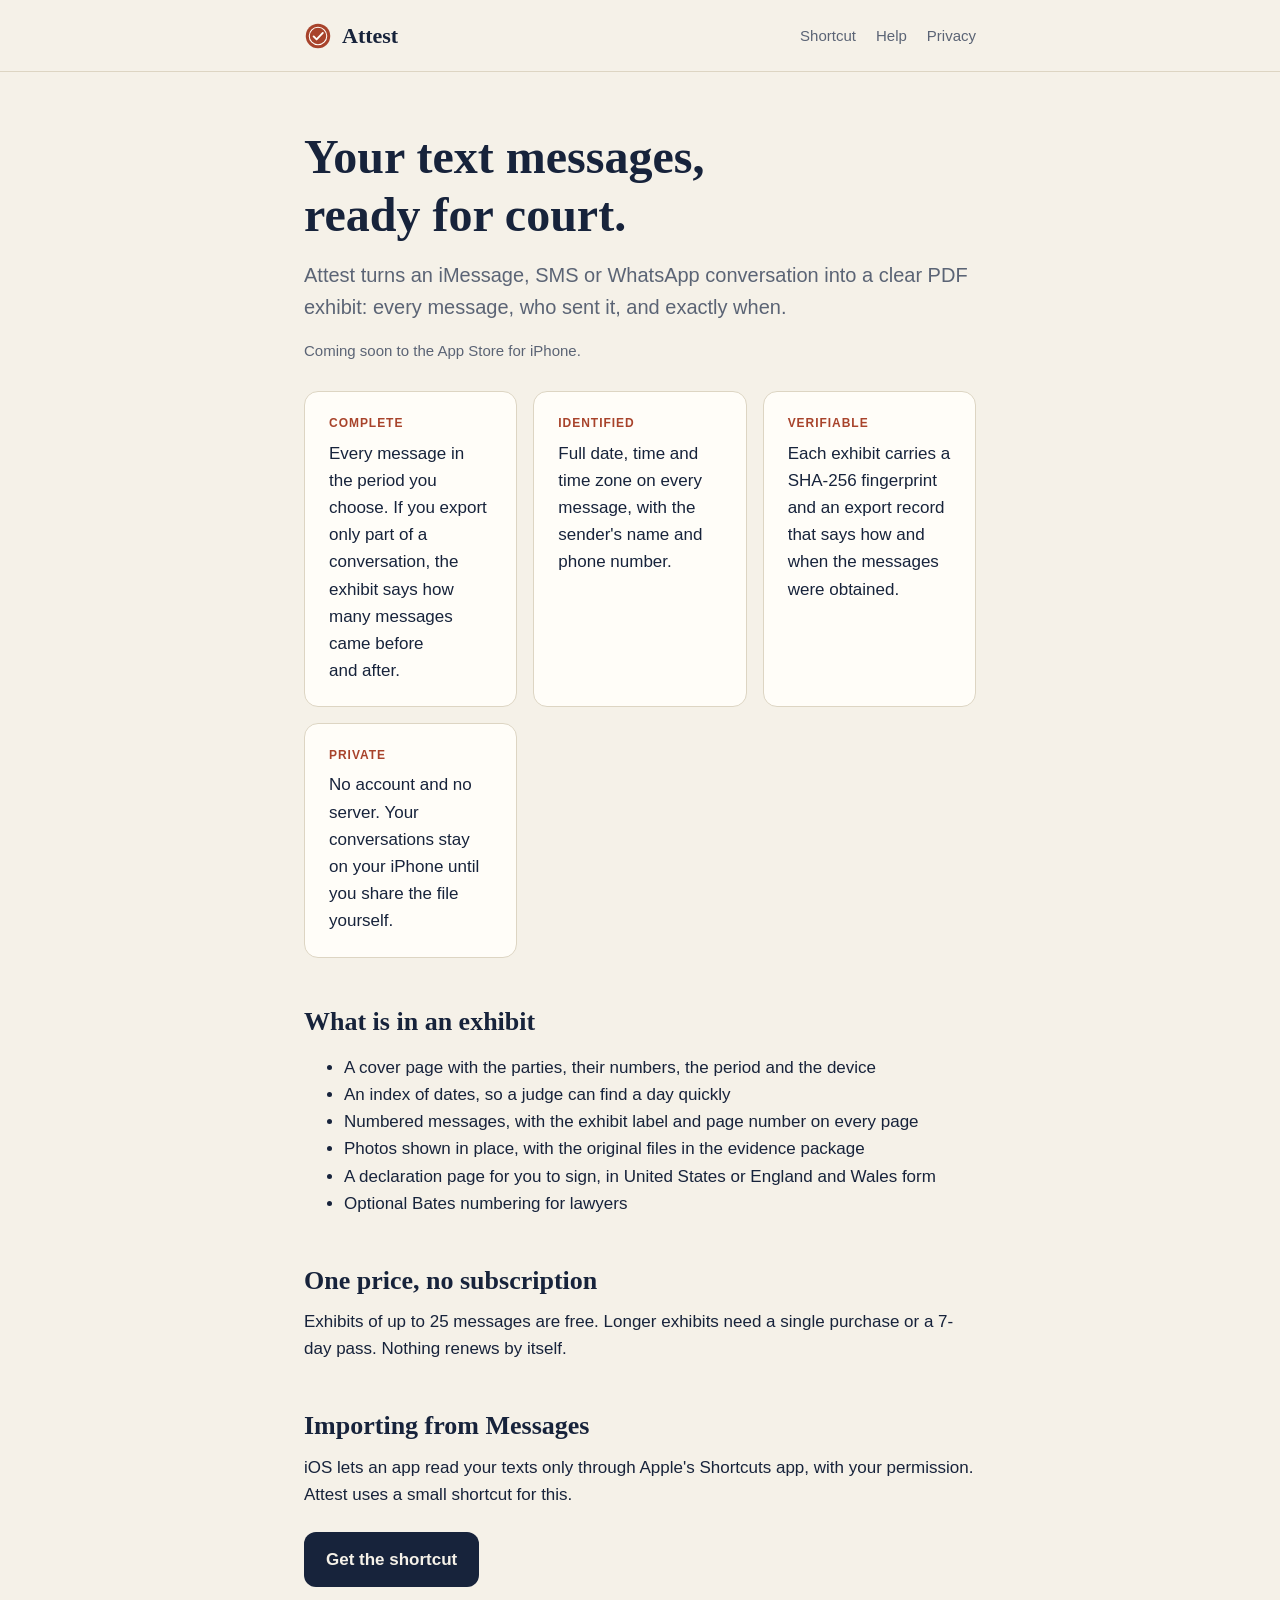
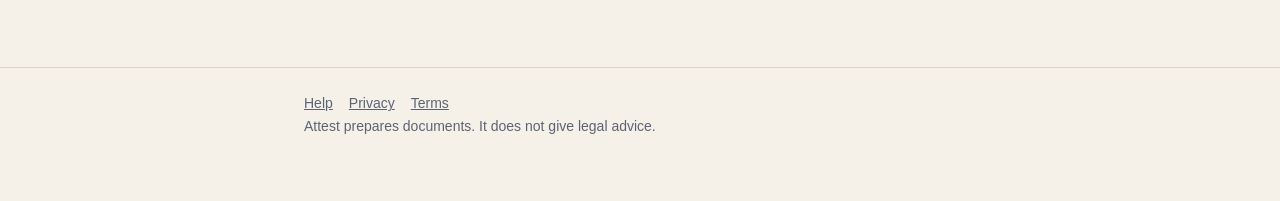
==== index.html @ baa1cd90 "Attest support site Co-Authored-By: Claude Fable 5.2 <noreply@anthropic.com>" ====
<!doctype html>
<html lang="en">
<head>
<meta charset="utf-8">
<meta name="viewport" content="width=device-width, initial-scale=1">
<title>Attest: text messages as court-ready exhibits</title>
<meta name="description" content="Turn iMessage, SMS and WhatsApp conversations into a clear, complete PDF exhibit on your iPhone.">
<link rel="stylesheet" href="style.css">
<link rel="icon" href="icon.png">
</head>
<body>
<header class="site"><div class="wrap">
<a class="brand" href="./"><svg viewBox="0 0 32 32" aria-hidden="true"><circle cx="16" cy="16" r="14" fill="#A8432B"/><circle cx="16" cy="16" r="10" fill="none" stroke="#FFFDF8" stroke-width="1.2"/><path d="M11 16.5l3.4 3.4L21.5 12.5" fill="none" stroke="#FFFDF8" stroke-width="2.2" stroke-linecap="round" stroke-linejoin="round"/></svg>Attest</a>
<nav><a href="shortcut">Shortcut</a><a href="support">Help</a><a href="privacy">Privacy</a></nav>
</div></header>
<main class="wrap">

<h1>Your text messages, ready for court.</h1>
<p class="lede">Attest turns an iMessage, SMS or WhatsApp conversation into a clear PDF exhibit: every message, who sent it, and exactly when.</p>
<p class="note">Coming soon to the App Store for iPhone.</p>

<div class="facts">
<div class="card"><div class="eyebrow">Complete</div><p>Every message in the period you choose. If you export only part of a conversation, the exhibit says how many messages came before and after.</p></div>
<div class="card"><div class="eyebrow">Identified</div><p>Full date, time and time zone on every message, with the sender's name and phone number.</p></div>
<div class="card"><div class="eyebrow">Verifiable</div><p>Each exhibit carries a SHA-256 fingerprint and an export record that says how and when the messages were obtained.</p></div>
<div class="card"><div class="eyebrow">Private</div><p>No account and no server. Your conversations stay on your iPhone until you share the file yourself.</p></div>
</div>

<h2>What is in an exhibit</h2>
<ul>
<li>A cover page with the parties, their numbers, the period and the device</li>
<li>An index of dates, so a judge can find a day quickly</li>
<li>Numbered messages, with the exhibit label and page number on every page</li>
<li>Photos shown in place, with the original files in the evidence package</li>
<li>A declaration page for you to sign, in United States or England and Wales form</li>
<li>Optional Bates numbering for lawyers</li>
</ul>

<h2>One price, no subscription</h2>
<p>Exhibits of up to 25 messages are free. Longer exhibits need a single purchase or a 7-day pass. Nothing renews by itself.</p>

<h2>Importing from Messages</h2>
<p>iOS lets an app read your texts only through Apple's Shortcuts app, with your permission. Attest uses a small shortcut for this.</p>
<p><a class="button" href="shortcut">Get the shortcut</a></p>

</main>
<footer class="site"><div class="wrap">
<a href="support">Help</a><a href="privacy">Privacy</a><a href="terms">Terms</a>
<p>Attest prepares documents. It does not give legal advice.</p>
</div></footer>
</body>
</html>
---- style.css ----
:root {
  --paper: #F5F1E8;
  --card: #FFFDF8;
  --ink: #17233B;
  --muted: #5B6475;
  --rule: #DDD5C3;
  --seal: #A8432B;
  --on-ink: #F5F1E8;
  color-scheme: light dark;
}

@media (prefers-color-scheme: dark) {
  :root {
    --paper: #0F1624;
    --card: #182236;
    --ink: #EFE9DB;
    --muted: #A3ABBB;
    --rule: #2B3750;
    --seal: #D9694E;
    --on-ink: #0F1624;
  }
}

* { box-sizing: border-box; }

html { -webkit-text-size-adjust: 100%; }

body {
  margin: 0;
  background: var(--paper);
  color: var(--ink);
  font: 17px/1.6 -apple-system, BlinkMacSystemFont, "Segoe UI", Roboto, Helvetica, Arial, sans-serif;
}

.wrap {
  max-width: 720px;
  margin: 0 auto;
  padding: 0 24px;
}

header.site {
  border-bottom: 1px solid var(--rule);
}

header.site .wrap {
  display: flex;
  align-items: center;
  justify-content: space-between;
  gap: 16px;
  padding-block: 18px;
  flex-wrap: wrap;
}

.brand {
  display: flex;
  align-items: center;
  gap: 10px;
  font-family: "Iowan Old Style", "Palatino Linotype", Palatino, Georgia, serif;
  font-size: 22px;
  font-weight: 700;
  color: var(--ink);
  text-decoration: none;
}

.brand svg { width: 28px; height: 28px; }

nav a {
  color: var(--muted);
  text-decoration: none;
  font-size: 15px;
  margin-left: 20px;
}

nav a:first-child { margin-left: 0; }
nav a:hover, nav a[aria-current="page"] { color: var(--ink); }

h1, h2, h3 {
  font-family: "Iowan Old Style", "Palatino Linotype", Palatino, Georgia, serif;
  line-height: 1.2;
  text-wrap: balance;
}

h1 { font-size: clamp(34px, 6vw, 48px); margin: 56px 0 16px; }
h2 { font-size: 26px; margin: 48px 0 12px; }
h3 { font-size: 19px; margin: 28px 0 6px; }

p, li { text-wrap: pretty; }
p { margin: 0 0 16px; }

.lede { font-size: 20px; color: var(--muted); }

a { color: var(--seal); }

.button {
  display: inline-block;
  background: var(--ink);
  color: var(--on-ink);
  font-weight: 600;
  text-decoration: none;
  padding: 14px 22px;
  border-radius: 12px;
  margin: 8px 0 8px;
}

.button.quiet {
  background: transparent;
  color: var(--ink);
  border: 1px solid var(--ink);
}

.card {
  background: var(--card);
  border: 1px solid var(--rule);
  border-radius: 14px;
  padding: 22px 24px;
  margin: 20px 0;
}

.card h3:first-child { margin-top: 0; }
.card p:last-child, .card ol:last-child, .card ul:last-child { margin-bottom: 0; }

ol.steps {
  list-style: none;
  counter-reset: step;
  padding: 0;
  margin: 0;
}

ol.steps li {
  counter-increment: step;
  position: relative;
  padding-left: 46px;
  margin-bottom: 18px;
}

ol.steps li::before {
  content: counter(step);
  position: absolute;
  left: 0;
  top: 0;
  width: 30px;
  height: 30px;
  border-radius: 50%;
  background: var(--seal);
  color: #FFFDF8;
  font-family: "Iowan Old Style", Palatino, Georgia, serif;
  font-weight: 700;
  display: flex;
  align-items: center;
  justify-content: center;
}

ol.steps strong { display: block; }

.facts {
  display: grid;
  grid-template-columns: repeat(auto-fit, minmax(200px, 1fr));
  gap: 16px;
  margin: 28px 0;
}

.facts .card { margin: 0; }

.eyebrow {
  font-size: 12px;
  font-weight: 700;
  letter-spacing: 0.08em;
  text-transform: uppercase;
  color: var(--seal);
  margin-bottom: 6px;
}

.note { font-size: 15px; color: var(--muted); }

footer.site {
  border-top: 1px solid var(--rule);
  margin-top: 72px;
  padding: 24px 0 48px;
  font-size: 14px;
  color: var(--muted);
}

footer.site a { color: var(--muted); margin-right: 16px; }
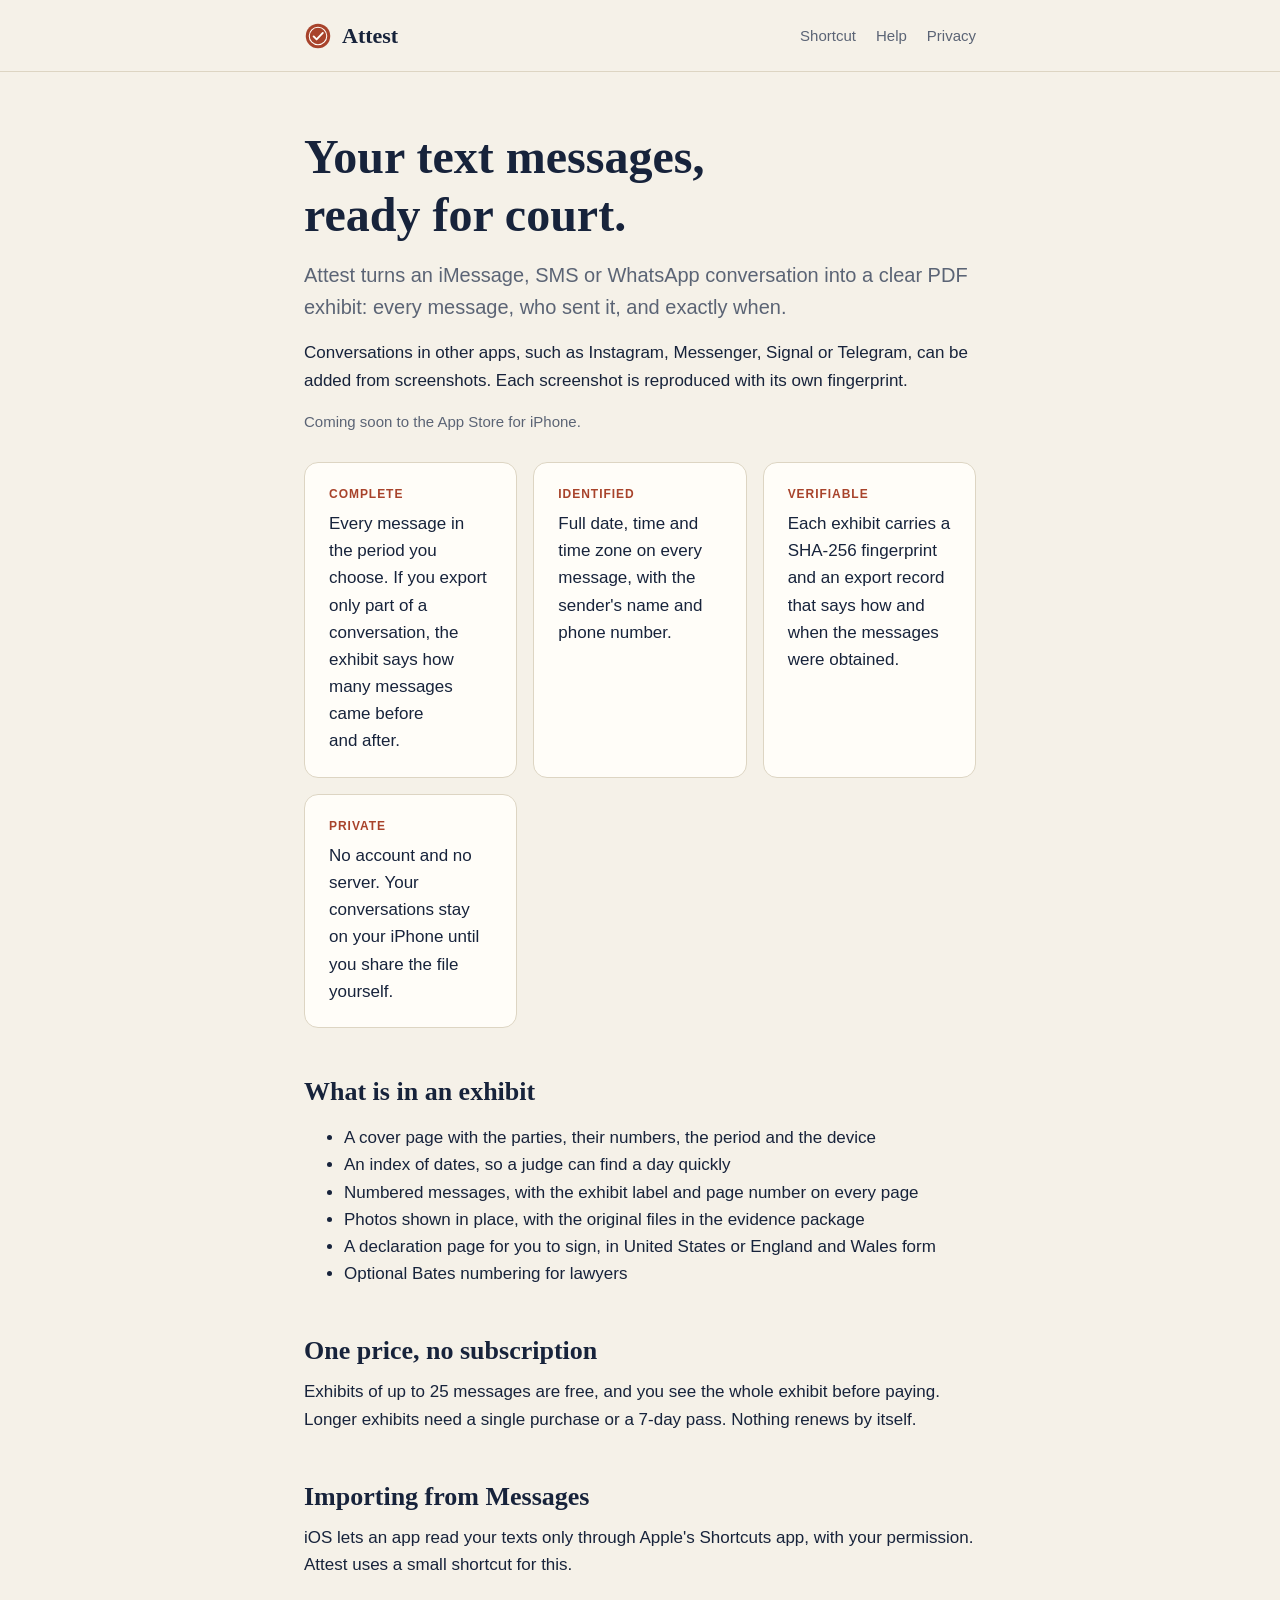
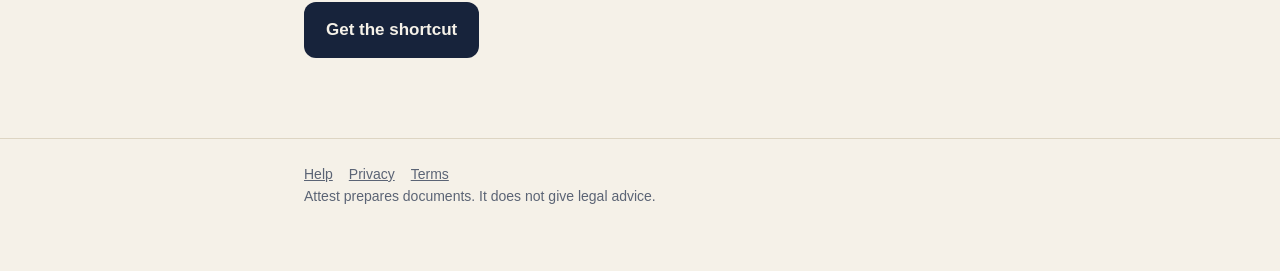
==== commit 5970138c: "Site: screenshots import, long conversations, Shortcuts is free Co-Authored-By: Claude Fable 5.2 <no" ====
--- a/index.html
+++ b/index.html
@@ -17,6 +17,7 @@
 
 <h1>Your text messages, ready for court.</h1>
 <p class="lede">Attest turns an iMessage, SMS or WhatsApp conversation into a clear PDF exhibit: every message, who sent it, and exactly when.</p>
+<p>Conversations in other apps, such as Instagram, Messenger, Signal or Telegram, can be added from screenshots. Each screenshot is reproduced with its own fingerprint.</p>
 <p class="note">Coming soon to the App Store for iPhone.</p>
 
 <div class="facts">
@@ -37,7 +38,7 @@
 </ul>
 
 <h2>One price, no subscription</h2>
-<p>Exhibits of up to 25 messages are free. Longer exhibits need a single purchase or a 7-day pass. Nothing renews by itself.</p>
+<p>Exhibits of up to 25 messages are free, and you see the whole exhibit before paying. Longer exhibits need a single purchase or a 7-day pass. Nothing renews by itself.</p>
 
 <h2>Importing from Messages</h2>
 <p>iOS lets an app read your texts only through Apple's Shortcuts app, with your permission. Attest uses a small shortcut for this.</p>
